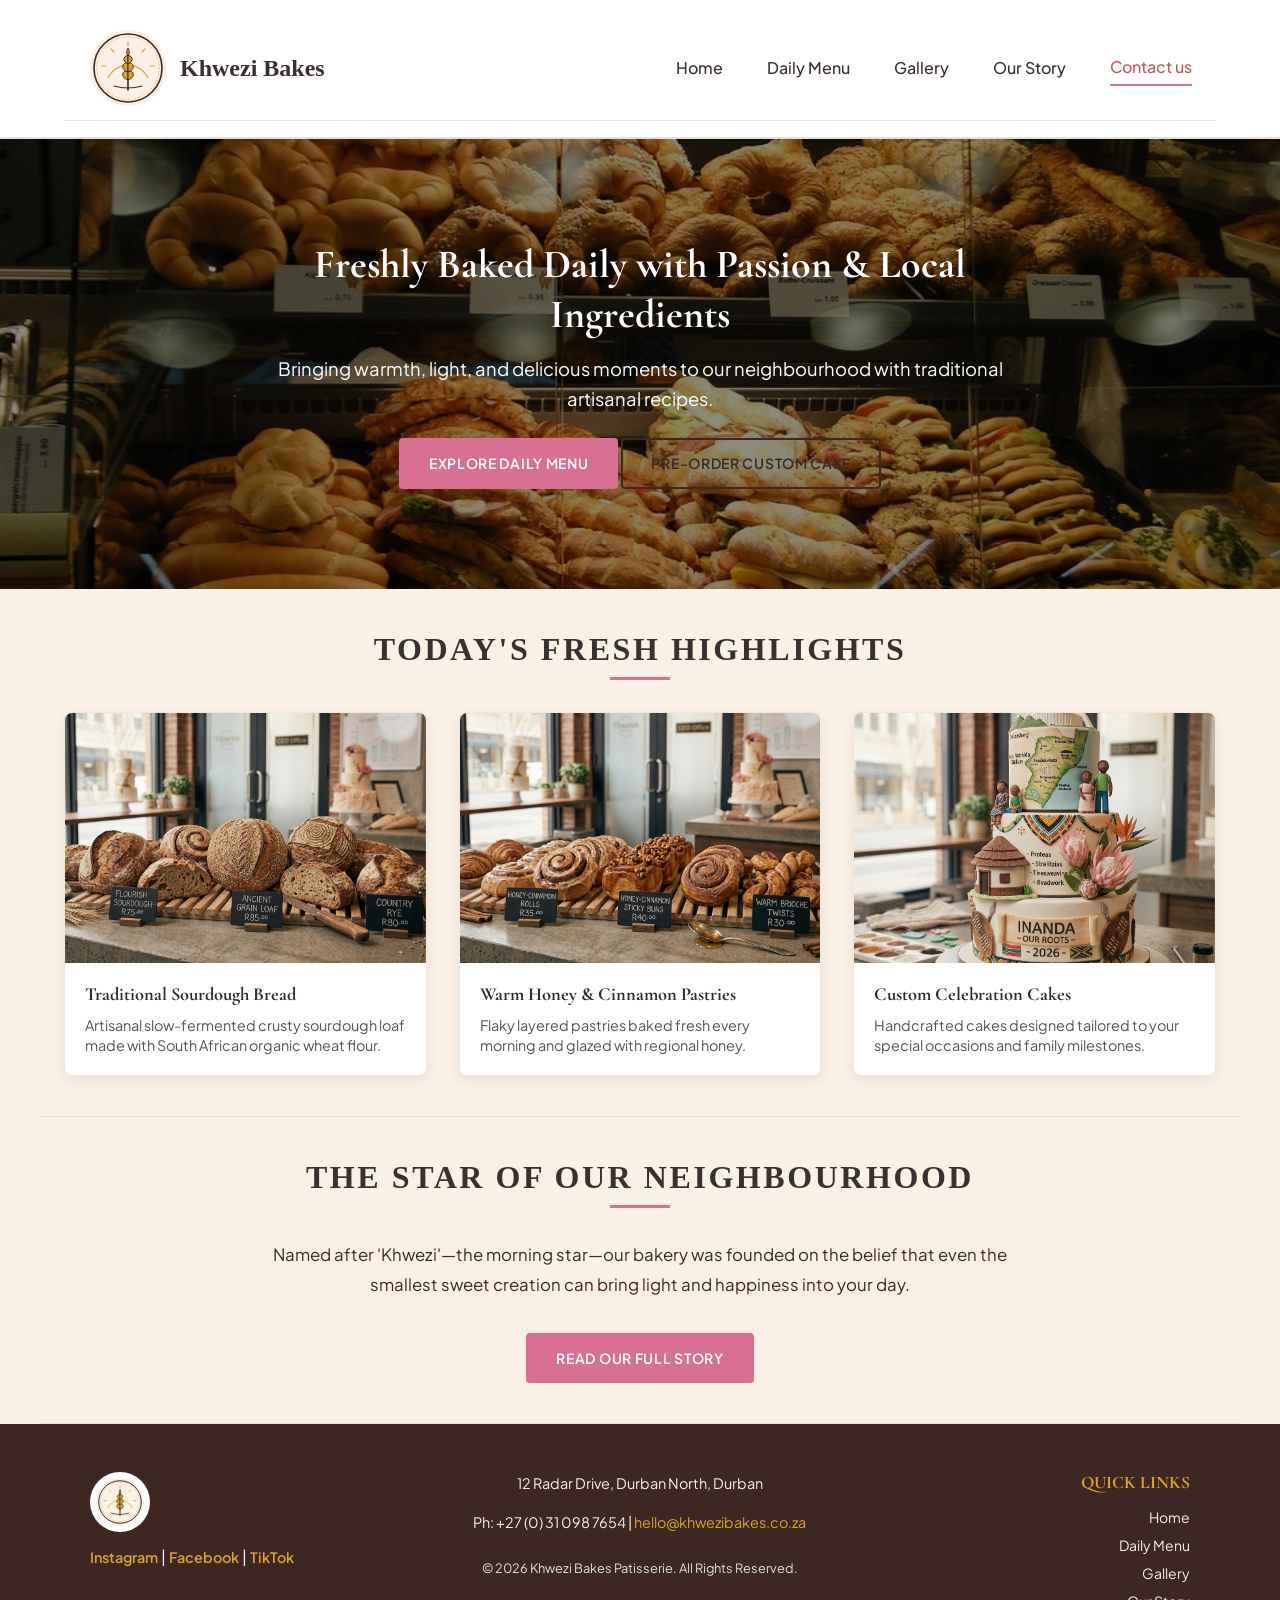
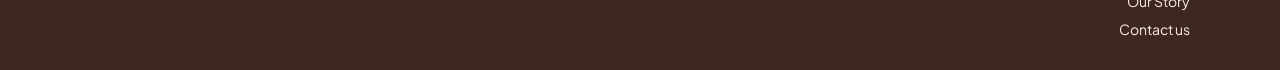
==== index.html @ 2f22a3a4 "import" ====
<!DOCTYPE html>
<html lang="en">

<head>
    <meta charset="UTF-8">
    <meta name="viewport" content="width=device-width, initial-scale=1.0">
    <title>Khwezi Bakes | Artisanal Bakery & Custom Cakes</title>
    <meta name="description"
        content="Khwezi Bakes offers fresh artisanal breads, flaky pastries, and custom celebration cakes in Durban North. Visit our daily menu and order today!">


   


    <!-- Open Graph Tags for Social Media Sharing -->
    <meta property="og:title" content="Khwezi Bakes | Artisanal Bakery">
    <meta property="og:description" content="Bringing warmth, light, and fresh baking to your family table.">
    <meta property="og:image" content="_images/logo.svg">
    <link rel="stylesheet" href="css_assets/styles.css">
</head>

<body>

    <!-- 
  Source Attribution:
  Code adapted from AI Collaborator (Gemini) assistance.
  Reason: Implemented for structuring the hero slideshow carousel and category filter buttons.
  Date Accessed: October 2026.
-->
    <!--Header and navigation tabs for different pages-->
    <header>
    <div id="navigation">
        <div class="nav-container">
            <!-- Logo + Title -->
            <a href="index.html" class="brand-link">
                <img src="_images/logo.svg" alt="Khwezi Bakes Logo" class="nav-logo">
                <h1>Khwezi Bakes</h1>
            </a>
            
            <!-- Mobile Hamburger Toggle Button -->
            <button class="hamburger-toggle" id="hamburgerToggle" aria-label="Toggle Navigation Menu">
                <span class="bar"></span>
                <span class="bar"></span>
                <span class="bar"></span>
            </button>

            <!-- Navigation Links -->
            <nav class="nav-links" id="navLinks">
                <a href="index.html">Home</a>
                <a href="menu.html">Daily Menu</a>
                <a href="gallery.html">Gallery</a>
                <a href="story.html">Our Story</a>
                <a href="contact.html" class="active">Contact us</a>
            </nav>
        </div>
    </div>
</header>

    <main>

        <!-- HERO BANNER WITH SLIDESHOW -->
        <section class="hero-slideshow-container">
            <!-- Background Carousel Images -->
            <div class="hero-slide active" style="background-image: url('_images/hero-menu-slide.jpg');"></div>
            <div class="hero-slide" style="background-image: url('_images/hero-order-slide.jpg');"></div>
            <div class="hero-slide" style="background-image: url('_images/hero-gallery-slide.jpg');"></div>

            <!-- Dark overlay to keep text readable -->
            <div class="hero-overlay"></div>

            <!-- Hero Content (Text & Buttons) -->
            <div class="hero-content">
                <h1>Freshly Baked Daily with Passion & Local Ingredients</h1>
                <p>Bringing warmth, light, and delicious moments to our neighbourhood with traditional artisanal
                    recipes.</p>
                <div class="hero-buttons">
                    <a href="menu.html" class="btn btn-primary">EXPLORE DAILY MENU</a>
                    <a href="contact.html" class="btn btn-secondary">PRE-ORDER CUSTOM CAKE</a>
                </div>
            </div>
        </section>

        <section class="section-container highlights-section">
            <h2 class="section-title">TODAY'S FRESH HIGHLIGHTS</h2>
            <div class="card-grid-3">
                <div class="item-card">
                    <img src="_images/highlight-1.jpg" alt="Traditional Sourdough Bread" class="responsive-img">
                    <div class="card-body">
                        <h3>Traditional Sourdough Bread</h3>
                        <p>Artisanal slow-fermented crusty sourdough loaf made with South African organic wheat flour.
                        </p>
                    </div>
                </div>

                <div class="item-card">
                    <img src="_images/highlight-2.jpg" alt="Warm Honey & Cinnamon Pastries" class="responsive-img">
                    <div class="card-body">
                        <h3>Warm Honey & Cinnamon Pastries</h3>
                        <p>Flaky layered pastries baked fresh every morning and glazed with regional honey.</p>
                    </div>
                </div>

                <div class="item-card">
                    <img src="_images/highlight-3.jpg" alt="Custom Celebration Cakes" class="responsive-img">
                    <div class="card-body">
                        <h3>Custom Celebration Cakes</h3>
                        <p>Handcrafted cakes designed tailored to your special occasions and family milestones.</p>
                    </div>
                </div>
            </div>
        </section>

        <!--Quick story of khwezi bakes and a cta button-->
        <section class="section-container story-teaser-section">
            <h2 class="section-title">THE STAR OF OUR NEIGHBOURHOOD</h2>
            <div class="narrative-content" style="text-align: center; max-width: 800px; margin: 0 auto;">
                <p>Named after 'Khwezi'—the morning star—our bakery was founded on the belief that even the smallest
                    sweet creation can bring light and happiness into your day.</p>
                <div class="cta-wrap">
                    <a href="story.html" class="btn btn-primary">Read Our Full Story</a>
                </div>
            </div>
        </section>
    </main>

    <!-- IMAGE LIGHTBOX MODAL -->
    <div id="imageModal" class="image-modal">
        <span class="close-modal">&times;</span>
        <img class="modal-content" id="modalImg" alt="Enlarged Cake Preview">
    </div>

    <!--website footer containing social media links (fictional), 
contact info, quick links to website pages and branded copyright khwezi bakes text-->
    <footer class="site-footer">
        <div class="footer-container">
            <div class="footer-col footer-left">
                <img src="_images/logo.svg" alt="Khwezi Bakes Logo" class="footer-logo">
                <div class="social-links">
                    <a href="https://www.instagram.com/khwezibakes_sa/" target="_blank"
                        rel="noopener noreferrer">Instagram</a> |
                    <a href="https://www.facebook.com/share/19zCnnTtfj/" target="_blank"
                        rel="noopener noreferrer">Facebook</a> |
                    <a href="https://www.tiktok.com/@khwezi.bakes.pati" target="_blank"
                        rel="noopener noreferrer">TikTok</a>
                </div>
            </div>

            <div class="footer-col footer-center">
                <p class="footer-address">12 Radar Drive, Durban North, Durban</p>
                <p class="footer-contact">Ph: +27 (0) 31 098 7654 | <a
                        href="mailto:hello@khwezibakes.co.za">hello@khwezibakes.co.za</a></p>
                <p class="copyright">&copy; 2026 Khwezi Bakes Patisserie. All Rights Reserved.</p>
            </div>

            <div class="footer-col footer-right">
                <h4>QUICK LINKS</h4>
                <div class="footer-nav">
                    <a href="index.html">Home</a>
                    <a href="menu.html">Daily Menu</a>
                    <a href="gallery.html">Gallery</a>
                    <a href="story.html">Our Story</a>
                    <a href="contact.html">Contact us</a>
                </div>
            </div>
        </div>
    </footer>
    <script src="script.js"></script>
</body>

</html>
---- css_assets/styles.css ----
/* 
  Source Attribution:
  Code adapted from AI Collaborator (Gemini) assistance.
  Reason: Implemented to style active filter buttons and handle smooth fade-and-scale transition animations for menu item filtering.
  Date Accessed: October 2026.
*/

/* Fonts  */
@import url('https://fonts.googleapis.com/css2?family=Cormorant+Garamond:ital,wght@0,400;0,600;0,700;1,400&family=Plus+Jakarta+Sans:wght@400;600;700&display=swap');

/* 1.CSS Variables */
* {
    margin: 0;
    padding: 0;
    box-sizing: border-box;
}

:root {
    --bg-cream: #FAF0E6;
    --text-chocolate: #3E2723;
    --accent-terracotta: #D87093;
    --accent-wheat: #DAA520;
    --border-gray: #E0E0E0;
    --white: #FFFFFF;
    
    --font-heading: 'Cormorant Garamond', serif;
    --font-body: 'Plus Jakarta Sans', sans-serif;
}

body {
    font-family: var(--font-body);
    background-color: var(--bg-cream);
    color: var(--text-chocolate);
    line-height: 1.6;
    font-size: 1rem;
}

/* 2. Typography */
h1, h2, h3, h4 {
    font-family: var(--font-heading);
    color: var(--text-chocolate);
    font-weight: 700;
    line-height: 1.25;
}

h1 {
    font-size: 2.2rem;
}

h2.section-title {
    font-size: 2rem;
    text-align: center;
    text-transform: uppercase;
    letter-spacing: 0.08em;
    margin-bottom: 1.5rem;
    position: relative;
    padding-bottom: 0.5rem;
}

h2.section-title::after {
    content: '';
    display: block;
    width: 60px;
    height: 3px;
    background-color: var(--accent-terracotta);
    margin: 0.5rem auto 0 auto;
}

h3 {
    font-size: 1.4rem;
    margin-bottom: 0.5rem;
}

p {
    margin-bottom: 1rem;
}

/* 3. Responsive images & media */
.responsive-img, img {
    max-width: 100%;
    height: auto;
    display: block;
}

/* 4. Buttons and interactive elements */
.btn {
    display: inline-block;
    padding: 0.75rem 1.75rem;
    font-family: var(--font-body);
    font-weight: 600;
    text-decoration: none;
    text-transform: uppercase;
    font-size: 0.875rem;
    letter-spacing: 0.05em;
    border-radius: 4px;
    transition: all 0.3s ease;
    cursor: pointer;
    border: 2px solid transparent;
}

.btn-primary {
    background-color: var(--accent-terracotta);
    color: var(--white);
}

.btn-primary:hover,
.btn-primary:focus {
    background-color: var(--text-chocolate);
    color: var(--bg-cream);
}

.btn-secondary {
    background-color: transparent;
    border-color: var(--text-chocolate);
    color: var(--text-chocolate);
}

.btn-secondary:hover,
.btn-secondary:focus {
    background-color: var(--text-chocolate);
    color: var(--bg-cream);
}

/* 5. Header and navigation table structure */
header {
    background-color: var(--white);
    border-bottom: 2px solid var(--border-gray);
    padding: 1rem 5%;
    position: sticky;
    top: 0;
    z-index: 100;
}

#navigation table {
    width: 100%;
    border-collapse: collapse;
}

#navigation td {
    vertical-align: middle;
}

td.logo-cell {
    width: 100px;
}

#navigation img {
    max-width: 80px;
    height: auto;
    display: block;
}

nav {
    text-align: right;
}

nav a {
    text-decoration: none;
    color: var(--text-chocolate);
    font-weight: 600;
    margin-left: 1.25rem;
    padding: 0.25rem 0;
    transition: color 0.3s ease;
}

nav a:hover,
nav a:focus {
    color: var(--accent-terracotta);
}

nav a.active {
    color: var(--accent-terracotta);
    border-bottom: 2px solid var(--accent-terracotta);
}

/*6. Layout and containers */
.section-container {
    max-width: 1100px;
    margin: 0 auto;
    padding: 3.5rem 1.5rem;
    border-bottom: 1px solid var(--border-gray);
}

.cta-wrap {
    text-align: center;
    margin-top: 2rem;
}

/*  7. Page title and hero sections*/
.page-title-section {
    background-color: var(--text-chocolate);
    color: var(--white);
    text-align: center;
    padding: 3rem 1.5rem;
}

.page-title-section h2 {
    font-size: 2.5rem;
    color: var(--white);
    text-transform: uppercase;
    letter-spacing: 0.05em;
    margin-bottom: 0.5rem;
}

.page-title-section p {
    font-size: 1.1rem;
    color: var(--bg-cream);
    margin-bottom: 0;
}

.hero-section {
    background: linear-gradient(rgba(62, 39, 35, 0.65), rgba(62, 39, 35, 0.65)), url('../_images/hero-bg.jpg') center/cover no-repeat;
    color: var(--white);
    text-align: center;
    padding: 5rem 1.5rem;
}

.hero-section h2 {
    font-size: 3rem;
    color: var(--white);
    margin-bottom: 1rem;
}

.hero-section p {
    font-size: 1.25rem;
    max-width: 700px;
    margin: 0 auto 2rem auto;
    color: var(--bg-cream);
}

/* 8. Menu / category filters */
.filter-section {
    padding: 2rem 1.5rem;
}

.filter-group {
    display: flex;
    justify-content: center;
    flex-wrap: wrap;
    gap: 0.75rem;
}

.filter-btn {
    background-color: var(--white);
    border: 1px solid var(--text-chocolate);
    color: var(--text-chocolate);
    padding: 0.6rem 1.25rem;
    font-family: var(--font-body);
    font-size: 0.9rem;
    font-weight: 600;
    border-radius: 20px;
    cursor: pointer;
    transition: all 0.3s ease;
}

.filter-btn:hover,
.filter-btn.active {
    background-color: var(--text-chocolate);
    color: var(--white);
}

/* 9. SPECIAL OF THE DAY / FEATURED BANNERS */
.special-card {
    background-color: var(--white);
    border: 1px solid var(--border-gray);
    border-radius: 6px;
    display: flex;
    gap: 2rem;
    padding: 2rem;
    align-items: center;
    box-shadow: 0 4px 12px rgba(62, 39, 35, 0.05);
}

.special-image-wrap {
    flex: 1;
    max-width: 400px;
}

.special-image-wrap img {
    border-radius: 4px;
    width: 100%;
    height: 260px;
    object-fit: cover;
}

.special-details {
    flex: 1.2;
}

.price-tag {
    font-size: 1.25rem;
    font-weight: 700;
    color: var(--accent-terracotta);
    margin: 0.75rem 0 1.25rem 0;
}

/* 10. CARDS & GRID LAYOUTS (Products, Gallery, Team, Principles) */
.card-grid-3 {
    display: grid;
    grid-template-columns: repeat(3, 1fr);
    gap: 2rem;
    margin-top: 1.5rem;
}

.item-card {
    background-color: var(--white);
    border: 1px solid var(--border-gray);
    border-radius: 6px;
    overflow: hidden;
    box-shadow: 0 4px 12px rgba(62, 39, 35, 0.05);
    display: flex;
    flex-direction: column;
}

.item-card img {
    width: 100%;
    height: 220px;
    object-fit: cover;
}

.card-body {
    padding: 1.5rem;
    display: flex;
    flex-direction: column;
    flex-grow: 1;
    justify-content: space-between;
}

.narrative-content p {
    font-size: 1.05rem;
    line-height: 1.8;
}

.value-card {
    background-color: var(--white);
    border: 1px solid var(--border-gray);
    border-radius: 6px;
    padding: 1.75rem;
    box-shadow: 0 4px 12px rgba(62, 39, 35, 0.05);
    text-align: center;
}

.value-card h3 {
    color: var(--accent-terracotta);
    margin-bottom: 0.75rem;
}

.role-title {
    font-weight: 700;
    color: var(--accent-terracotta);
    font-size: 0.9rem;
    text-transform: uppercase;
    letter-spacing: 0.05em;
    margin-bottom: 0.75rem;
}

/* 11. FORMS & ESTIMATOR STYLES */
.estimator-card {
    background-color: var(--white);
    border: 1px solid var(--border-gray);
    border-radius: 6px;
    padding: 2.5rem;
    max-width: 750px;
    margin: 0 auto;
    box-shadow: 0 4px 12px rgba(62, 39, 35, 0.05);
}

.form-row {
    display: flex;
    gap: 1.5rem;
}

.form-row .form-group {
    flex: 1;
}

.form-group {
    margin-bottom: 1.5rem;
}

.form-group label {
    display: block;
    font-weight: 600;
    margin-bottom: 0.5rem;
    color: var(--text-chocolate);
}

.form-control {
    width: 100%;
    padding: 0.75rem 1rem;
    font-family: var(--font-body);
    font-size: 1rem;
    color: var(--text-chocolate);
    background-color: var(--bg-cream);
    border: 1px solid var(--border-gray);
    border-radius: 4px;
    outline: none;
    transition: border-color 0.3s ease;
}

.form-control:focus {
    border-color: var(--accent-terracotta);
}

textarea.form-control {
    resize: vertical;
    min-height: 120px;
}

.estimate-result {
    text-align: center;
    background-color: var(--bg-cream);
    padding: 1.25rem;
    border-radius: 4px;
    margin-top: 2rem;
    border: 1px dashed var(--accent-terracotta);
}

.estimate-result p {
    margin-bottom: 0;
    font-size: 1.1rem;
}

.estimate-price {
    font-size: 1.5rem;
    font-weight: 700;
    color: var(--accent-terracotta);
}

/*12. CONTACT INFO & MAP SECTION */
.contact-grid {
    display: grid;
    grid-template-columns: 1fr 1fr;
    gap: 2rem;
}

.info-card, .map-card {
    background-color: var(--white);
    border: 1px solid var(--border-gray);
    border-radius: 6px;
    padding: 2rem;
    box-shadow: 0 4px 12px rgba(62, 39, 35, 0.05);
}

.info-block {
    margin-bottom: 1.75rem;
}

.info-block:last-child {
    margin-bottom: 0;
}

.info-block h3, .map-card h3 {
    color: var(--accent-terracotta);
    margin-bottom: 0.75rem;
    border-bottom: 1px solid var(--border-gray);
    padding-bottom: 0.5rem;
}

.info-block a {
    color: var(--text-chocolate);
    text-decoration: none;
    font-weight: 600;
}

.info-block a:hover {
    color: var(--accent-terracotta);
}

.map-wrapper {
    border-radius: 4px;
    overflow: hidden;
    margin-top: 0.5rem;
}

/* 13. SITE FOOTER */
.site-footer {
    background-color: var(--text-chocolate);
    color: var(--bg-cream);
    padding: 3rem 5% 1.5rem 5%;
}

.footer-container {
    max-width: 1100px;
    margin: 0 auto;
    display: flex;
    justify-content: space-between;
    align-items: flex-start;
    gap: 2rem;
}

.footer-col {
    flex: 1;
}

.footer-logo {
    width: 60px;
    height: 60px;
    object-fit: contain;
    margin-bottom: 0.75rem;
    background-color: var(--white);
    padding: 5px;
    border-radius: 50%;
}

.social-links a {
    color: var(--accent-wheat);
    text-decoration: none;
    font-size: 0.9rem;
    font-weight: 600;
}

.social-links a:hover {
    color: var(--accent-terracotta);
}

.footer-center {
    text-align: center;
    font-size: 0.9rem;
}

.footer-center a {
    color: var(--accent-wheat);
    text-decoration: none;
}

.copyright {
    margin-top: 1.5rem;
    font-size: 0.8rem;
    color: var(--border-gray);
}

.footer-right {
    text-align: right;
}

.footer-right h4 {
    color: var(--accent-wheat);
    font-size: 1.1rem;
    margin-bottom: 0.75rem;
}

.footer-nav a {
    display: block;
    color: var(--bg-cream);
    text-decoration: none;
    font-size: 0.875rem;
    margin-bottom: 0.35rem;
}

.footer-nav a:hover {
    color: var(--accent-terracotta);
}

/* 14. RESPONSIVE BREAKPOINTS */
@media screen and (max-width: 900px) {
    .card-grid-3 {
        grid-template-columns: repeat(2, 1fr);
    }

    .contact-grid {
        grid-template-columns: 1fr;
    }

    .special-card {
        flex-direction: column;
        text-align: center;
    }

    .special-image-wrap {
        max-width: 100%;
        width: 100%;
    }

    .footer-container {
        flex-direction: column;
        text-align: center;
        gap: 2rem;
    }

    .footer-right {
        text-align: center;
    }
}

@media screen and (max-width: 768px) {
    #navigation table, 
    #navigation tr, 
    #navigation td {
        display: block;
        width: 100%;
        text-align: center;
    }

    #navigation img {
        margin: 0 auto;
    }

    nav {
        text-align: center;
        margin-top: 15px;
    }

    nav a {
        display: inline-block;
        margin: 5px;
    }

    .card-grid-3 {
        grid-template-columns: 1fr;
    }

    .form-row {
        flex-direction: column;
        gap: 0;
    }

    .estimator-card {
        padding: 1.5rem;
    }

    .hero-section h2 {
        font-size: 2.2rem;
    }
}

/* 
   MENU FILTERING STYLES & ANIMATIONS
   */

/* Active & Hover States for Filter Buttons */
.filter-btn {
    background-color: #f8f9fa;
    border: 2px solid #d3a15c;
    color: #333;
    border-radius: 20px;
    font-weight: 600;
    transition: all 0.3s ease;
}

.filter-btn:hover,
.filter-btn.active {
    background-color: #d3a15c;
    color: #ffffff;
    box-shadow: 0 4px 8px rgba(0, 0, 0, 0.1);
}

/* Card Animation Base */
.item-card {
    transition: opacity 0.4s ease, transform 0.4s ease;
    opacity: 1;
    transform: scale(1);
}

/* Hidden Card Animation State */
.item-card.is-hidden {
    opacity: 0;
    transform: scale(0.92);
    display: none !important;
}

/*HERO SLIDESHOW STYLES */
.hero-slideshow-container {
    position: relative;
    height: 450px;
    width: 100%;
    overflow: hidden;
    display: flex;
    align-items: center;
    justify-content: center;
    text-align: center;
    color: #ffffff;
}

/* Individual Slide Backgrounds */
.hero-slide {
    position: absolute;
    top: 0;
    left: 0;
    width: 100%;
    height: 100%;
    background-size: cover;
    background-position: center;
    opacity: 0;
    transition: opacity 1.2s ease-in-out;
    z-index: 1;
}

/* Active slide becomes visible */
.hero-slide.active {
    opacity: 1;
}

/* Dark overlay so white text stands out clearly against photos */
.hero-overlay {
    position: absolute;
    top: 0;
    left: 0;
    width: 100%;
    height: 100%;
    background-color: rgba(0, 0, 0, 0.45);
    z-index: 2;
}

/* Ensure text sits above background images and overlay */
.hero-content {
    position: relative;
    z-index: 3;
    max-width: 800px;
    padding: 0 20px;
}

.hero-content h1 {
    font-size: 2.5rem;
    margin-bottom: 15px;
    color: #ffffff;
}

.hero-content p {
    font-size: 1.15rem;
    margin-bottom: 25px;
}

/*CUSTOM CAKE PRICE ESTIMATOR STYLES */
.price-estimator-section {
    max-width: 650px;
    margin: 40px auto;
    padding: 30px;
    background-color: #ffffff;
    border-radius: 8px;
    box-shadow: 0 4px 15px rgba(0, 0, 0, 0.08);
}

.estimator-form {
    display: flex;
    flex-direction: column;
    gap: 15px;
    margin-top: 20px;
}

.estimator-form label {
    font-weight: 600;
    color: #333333;
    font-size: 0.95rem;
    margin-bottom: -5px;
}

.estimator-form select {
    width: 100%;
    padding: 12px 15px;
    border: 1.5px solid #d3a15c;
    border-radius: 6px;
    background-color: #fdfdfd;
    font-size: 1rem;
    color: #444444;
    outline: none;
    transition: border-color 0.3s ease, box-shadow 0.3s ease;
}

.estimator-form select:focus {
    border-color: #b8833e;
    box-shadow: 0 0 6px rgba(211, 161, 92, 0.4);
}

.estimator-result {
    margin-top: 25px;
    padding: 20px;
    background-color: #fdf8f2;
    border: 2px dashed #d3a15c;
    border-radius: 8px;
    text-align: center;
}

.estimator-result h3 {
    margin: 0 0 8px 0;
    color: #2c2c2c;
    font-size: 1.3rem;
}

.estimator-result #estimatedPrice {
    color: #d3a15c;
    font-size: 1.6rem;
    font-weight: 700;
}

/*  Khwezi Bakes - Responsive Contact Page Styles */

/* Main Container & Layout Setup */
.contact-container,
.contact-section {
    width: 100%;
    max-width: 1200px;
    margin: 0 auto;
    padding: 2rem 5%;
    box-sizing: border-box;
}

/* Flex / Grid wrapper for Form + Info Columns */
.contact-wrapper,
.contact-grid {
    display: flex;
    flex-wrap: wrap;
    gap: 2.5rem;
    width: 100%;
}

.contact-info,
.contact-form-container {
    flex: 1 1 450px; /* Expands on desktop, shrinks on smaller screens */
    min-width: 0;   /* Prevents overflow from long text/links */
}

/* Form Elements Responsiveness */
.contact-form {
    width: 100%;
    display: flex;
    flex-direction: column;
    gap: 1.25rem;
}

.form-group {
    width: 100%;
    display: flex;
    flex-direction: column;
}

.contact-form input,
.contact-form select,
.contact-form textarea {
    width: 100%;
    max-width: 100%;
    padding: 0.85rem 1rem;
    box-sizing: border-box; /* Ensures padding doesn't cause overflow */
    font-size: 1rem;
    border: 1px solid #ddd;
    border-radius: 6px;
}

/* Embedded Google Map Responsiveness */
.map-container,
.map-container iframe {
    width: 100% !important;
    max-width: 100%;
    height: 300px;
    border: 0;
    border-radius: 8px;
}

/* Mobile Breakpoint Adjustments (Phones < 768px) */
@media screen and (max-width: 768px) {
    .contact-container,
    .contact-section {
        padding: 1.5rem 1rem;
    }

    .contact-wrapper,
    .contact-grid {
        flex-direction: column; /* Stacks contact details and form vertically */
        gap: 2rem;
    }

    .contact-info,
    .contact-form-container {
        flex: 1 1 100%;
        width: 100%;
    }

    .section-title {
        font-size: 1.6rem;
    }

    .btn-submit,
    .contact-form button[type="submit"] {
        width: 100%; /* Full-width button on mobile touchscreens */
        padding: 0.9rem;
    }
}

/* Container image overflow wrapper */
.item-card {
    overflow: hidden; /* Keeps the enlarged image inside the rounded card corners */
}

/* Base image transition */
.item-card img.responsive-img {
    transition: transform 0.4s ease-in-out, filter 0.4s ease-in-out;
    will-change: transform;
}

/* Image Pop-Up / Zoom on Hover */
.item-card:hover img.responsive-img {
    transform: scale(1.08); /* Scales up the image inside the card */
    filter: brightness(1.03); /* Slightly enhances brightness on hover */
}

/* ==========================================
   Khwezi Bakes - Gallery & Estimator Styling
   ========================================== */

.section-container {
    width: 100%;
    max-width: 1200px;
    margin: 0 auto;
    padding: 2.5rem 1.5rem;
    box-sizing: border-box;
}

.section-title {
    text-align: center;
    font-family: serif;
    letter-spacing: 2px;
    color: #3b2f2f;
    margin-bottom: 2rem;
    font-size: 2rem;
}

/* 3-Column CSS Grid with Auto-fit Reflow */
.card-grid-3 {
    display: grid;
    grid-template-columns: repeat(auto-fit, minmax(300px, 1fr));
    gap: 2rem;
    width: 100%;
}

/* Individual Card Styling */
.item-card {
    background-color: #ffffff;
    border-radius: 8px;
    overflow: hidden;
    box-shadow: 0 4px 12px rgba(59, 47, 47, 0.08);
    display: flex;
    flex-direction: column;
    border: 1px solid rgba(211, 161, 92, 0.25);
    transition: transform 0.3s ease, box-shadow 0.3s ease;
}

/* Hover Zoom Effect on Images */
.item-card img.responsive-img {
    width: 100%;
    height: 250px;
    object-fit: cover;
    display: block;
    cursor: pointer;
    transition: transform 0.4s ease, filter 0.4s ease;
}

.item-card:hover img.responsive-img {
    transform: scale(1.06);
    filter: brightness(1.02);
}

.item-card:hover {
    transform: translateY(-5px);
    box-shadow: 0 8px 20px rgba(59, 47, 47, 0.15);
}

/* Card Content Flexbox */
.card-body {
    padding: 1.25rem;
    display: flex;
    flex-direction: column;
    flex-grow: 1;
    gap: 0.5rem;
}

.card-body h3 {
    font-size: 1.15rem;
    color: #2c2c2c;
    margin: 0;
    font-weight: 700;
    line-height: 1.3;
}

.card-body p {
    font-size: 0.9rem;
    color: #555555;
    line-height: 1.4;
    margin: 0;
}

.card-body .price-tag {
    font-size: 0.95rem;
    font-weight: 600;
    color: #b85d5d;
    margin-top: auto;
    padding-top: 0.75rem;
    border-top: 1px solid #f2f2f2;
}

/* Fullscreen Pop-Up Lightbox Modal */
.image-modal {
    display: none;
    position: fixed;
    z-index: 2000;
    top: 0;
    left: 0;
    width: 100%;
    height: 100%;
    background-color: rgba(0, 0, 0, 0.85);
    justify-content: center;
    align-items: center;
}

.modal-content {
    max-width: 90%;
    max-height: 85vh;
    border-radius: 8px;
    box-shadow: 0 5px 25px rgba(0, 0, 0, 0.5);
    animation: zoomIn 0.3s ease;
}

.close-modal {
    position: absolute;
    top: 20px;
    right: 35px;
    color: #ffffff;
    font-size: 40px;
    font-weight: bold;
    cursor: pointer;
}

@keyframes zoomIn {
    from { transform: scale(0.7); opacity: 0; }
    to { transform: scale(1); opacity: 1; }
}

/* Responsive Breakpoint for Mobile Screens */
@media screen and (max-width: 768px) {
    .card-grid-3 {
        grid-template-columns: 1fr;
    }
}

/* ==========================================
   Khwezi Bakes - Navigation & Hamburger Menu
   ========================================== */

#navigation {
    background-color: #ffffff;
    border-bottom: 1px solid rgba(211, 161, 92, 0.3);
    padding: 1rem 5%;
    position: relative;
    z-index: 1000;
}

.nav-container {
    display: flex;
    justify-content: space-between;
    align-items: center;
    max-width: 1200px;
    margin: 0 auto;
}

.brand-link {
    display: flex;
    align-items: center;
    gap: 1rem;
    text-decoration: none;
}

.nav-logo {
    height: 45px;
    width: auto;
}

.brand-link h1 {
    font-family: serif;
    font-size: 1.6rem;
    color: #3b2f2f;
    margin: 0;
}

/* Desktop Navigation Links */
.nav-links {
    display: flex;
    gap: 1.5rem;
    align-items: center;
}

.nav-links a {
    text-decoration: none;
    color: #3b2f2f;
    font-weight: 500;
    font-size: 1rem;
    transition: color 0.2s ease;
}

.nav-links a:hover,
.nav-links a.active {
    color: #b85d5d;
}

/* Hamburger Button Hidden on Desktop */
.hamburger-toggle {
    display: none;
    flex-direction: column;
    justify-content: space-between;
    width: 30px;
    height: 21px;
    background: transparent;
    border: none;
    cursor: pointer;
    padding: 0;
    z-index: 1100;
}

.hamburger-toggle .bar {
    height: 3px;
    width: 100%;
    background-color: #3b2f2f;
    border-radius: 2px;
    transition: all 0.3s ease-in-out;
}

/* Mobile Viewport Styles (< 768px) */
@media screen and (max-width: 768px) {
    .hamburger-toggle {
        display: flex;
    }

    .nav-links {
        position: absolute;
        top: 100%;
        left: 0;
        width: 100%;
        background-color: #ffffff;
        flex-direction: column;
        align-items: center;
        gap: 0;
        max-height: 0;
        overflow: hidden;
        transition: max-height 0.4s ease-in-out, box-shadow 0.3s ease;
        box-shadow: 0 10px 15px rgba(0, 0, 0, 0.05);
    }

    .nav-links a {
        width: 100%;
        text-align: center;
        padding: 1rem 0;
        border-top: 1px solid #f8f8f8;
    }

    /* Active Dropdown State */
    .nav-links.active {
        max-height: 350px;
    }

    /* Animated 'X' Icon Transformation */
    .hamburger-toggle.active .bar:nth-child(1) {
        transform: translateY(9px) rotate(45deg);
    }

    .hamburger-toggle.active .bar:nth-child(2) {
        opacity: 0;
    }

    .hamburger-toggle.active .bar:nth-child(3) {
        transform: translateY(-9px) rotate(-45deg);
    }
}

/* Mobile Viewport Styles (< 768px) */
@media screen and (max-width: 768px) {
    .hamburger-toggle {
        display: flex;
    }

    /* Completely hide menu by default on mobile */
    .nav-links {
        display: none; 
        position: absolute;
        top: 100%;
        left: 0;
        width: 100%;
        background-color: #ffffff;
        flex-direction: column;
        align-items: center;
        box-shadow: 0 10px 15px rgba(0, 0, 0, 0.08);
        z-index: 1000;
    }

    /* Show menu when the JavaScript toggles the .active class */
    .nav-links.active {
        display: flex;
    }

    .nav-links a {
        width: 100%;
        text-align: center;
        padding: 1rem 0;
        border-top: 1px solid #f8f8f8;
    }

    /* Animated 'X' Icon Transformation */
    .hamburger-toggle.active .bar:nth-child(1) {
        transform: translateY(9px) rotate(45deg);
    }

    .hamburger-toggle.active .bar:nth-child(2) {
        opacity: 0;
    }

    .hamburger-toggle.active .bar:nth-child(3) {
        transform: translateY(-9px) rotate(-45deg);
    }
}

/* ==========================================
   MOBILE RESPONSIVENESS OVERRIDES (< 768px)
   ========================================== */

@media screen and (max-width: 768px) {
    /* 1. Force Hamburger Menu to Hide by Default */
    .nav-links {
        display: none !important;
        position: absolute;
        top: 100%;
        left: 0;
        width: 100%;
        background-color: #ffffff;
        flex-direction: column;
        align-items: center;
        box-shadow: 0 10px 20px rgba(0, 0, 0, 0.1);
        z-index: 1000;
        padding: 0;
        margin: 0;
    }

    /* Show links when active class is added by JavaScript */
    .nav-links.active {
        display: flex !important;
    }

    .nav-links a {
        width: 100%;
        text-align: center;
        padding: 1rem 0;
        border-top: 1px solid #f2f2f2;
    }

    /* Ensure hamburger toggle is visible */
    .hamburger-toggle {
        display: flex !important;
    }

    /* 2. Fix Contact Page & Map Overflow on Mobile */
    .contact-container,
    .contact-section,
    .section-container {
        width: 100% !important;
        max-width: 100% !important;
        padding-left: 10px !important;
        padding-right: 10px !important;
        box-sizing: border-box !important;
        overflow-x: hidden;
    }

    /* Prevent long text or address strings from breaking layout */
    .contact-info p, 
    .contact-info td, 
    .contact-info div {
        word-break: break-word;
        font-size: 0.95rem;
    }

    /* Make Google Maps iframe fully responsive and fit mobile screens */
    iframe, 
    .map-container iframe {
        width: 100% !important;
        max-width: 100% !important;
        height: 280px !important;
        border: none;
    }
}

/* ==========================================
   FINAL MOBILE HEADER FIX
   ========================================== */

@media screen and (max-width: 768px) {
    /* Ensure header container is relative for absolute menu positioning */
    #navigation {
        position: relative;
    }

    .nav-container {
        display: flex;
        justify-content: space-between;
        align-items: center;
        width: 100%;
    }

    /* Hide the navigation links completely by default */
    .nav-links {
        display: none !important;
        position: absolute;
        top: 100%;
        left: 0;
        width: 100%;
        background-color: #ffffff;
        flex-direction: column;
        align-items: center;
        box-shadow: 0 10px 20px rgba(0, 0, 0, 0.1);
        z-index: 1000;
        margin: 0;
        padding: 0;
    }

    /* Show the links only when JavaScript adds the .active class */
    .nav-links.active {
        display: flex !important;
    }

    .nav-links a {
        width: 100%;
        text-align: center;
        padding: 1rem 0;
        border-top: 1px solid #f2f2f2;
    }

    .hamburger-toggle {
        display: flex !important;
    }
}

/* ==========================================
   Header & Mobile Navigation Layout
   ========================================== */

#navigation {
    background-color: #ffffff;
    border-bottom: 1px solid rgba(211, 161, 92, 0.3);
    padding: 0.75rem 1.5rem;
    position: relative;
    z-index: 1000;
}

.nav-container {
    display: flex;
    justify-content: space-between;
    align-items: center;
    max-width: 1200px;
    margin: 0 auto;
}

.brand-link {
    display: flex;
    align-items: center;
    gap: 0.75rem;
    text-decoration: none;
}

.nav-logo {
    height: 40px;
    width: auto;
}

.brand-link h1 {
    font-family: serif;
    font-size: 1.5rem;
    color: #3b2f2f;
    margin: 0;
}

.nav-links {
    display: flex;
    gap: 1.5rem;
    align-items: center;
}

.nav-links a {
    text-decoration: none;
    color: #3b2f2f;
    font-weight: 500;
}

.nav-links a.active {
    color: #b85d5d;
}

.hamburger-toggle {
    display: none;
    flex-direction: column;
    justify-content: space-between;
    width: 28px;
    height: 20px;
    background: transparent;
    border: none;
    cursor: pointer;
    padding: 0;
}

.hamburger-toggle .bar {
    height: 3px;
    width: 100%;
    background-color: #3b2f2f;
    border-radius: 2px;
}

/* Mobile Screens Screen Adjustments */
@media screen and (max-width: 768px) {
    .hamburger-toggle {
        display: flex !important;
    }

    .nav-links {
        display: none !important;
        position: absolute;
        top: 100%;
        left: 0;
        width: 100%;
        background-color: #ffffff;
        flex-direction: column;
        align-items: center;
        box-shadow: 0 8px 15px rgba(0, 0, 0, 0.1);
        padding: 0;
        margin: 0;
    }

    .nav-links.active {
        display: flex !important;
    }

    .nav-links a {
        width: 100%;
        text-align: center;
        padding: 0.85rem 0;
        border-top: 1px solid #f2f2f2;
    }
}
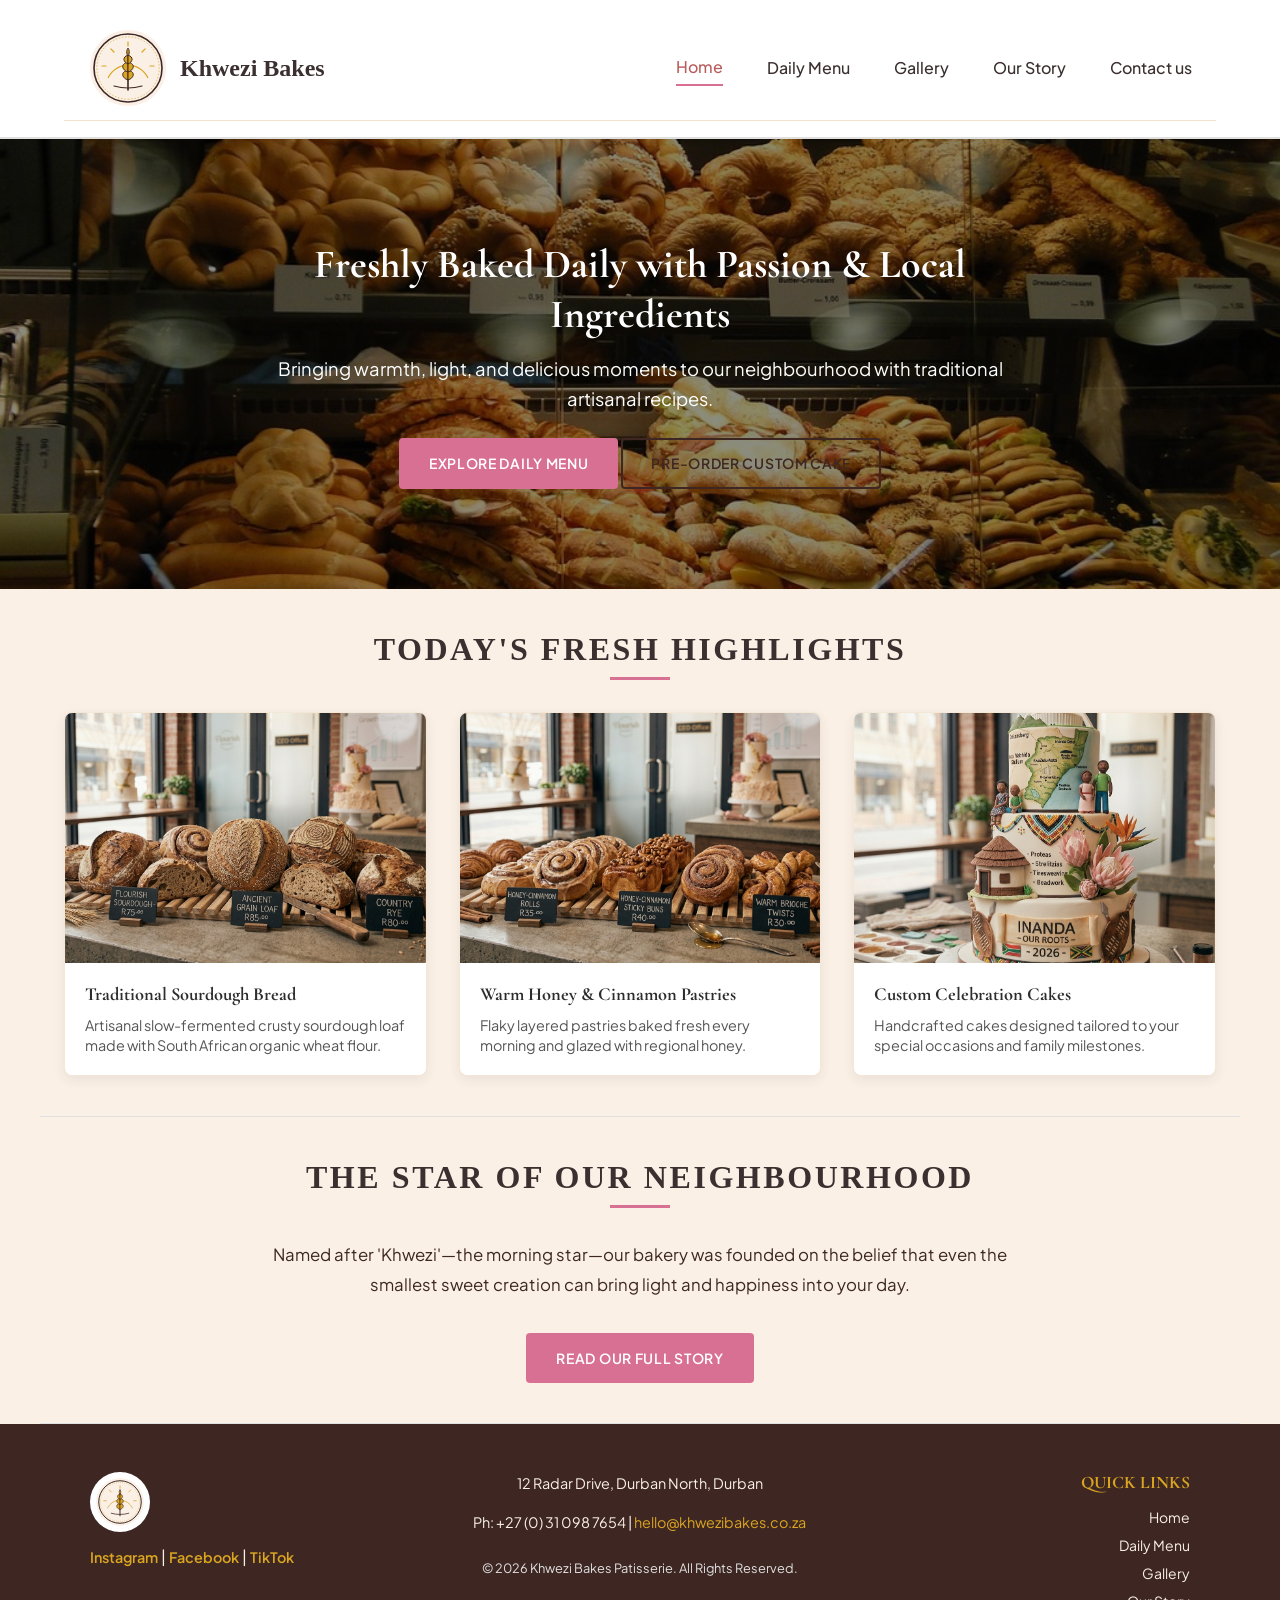
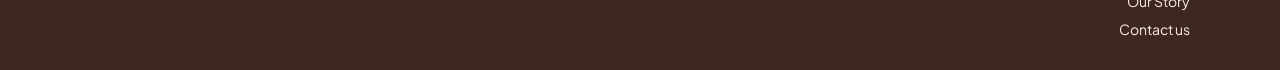
==== commit 0aad6fae: "Update active class for navigation links" ====
--- a/index.html
+++ b/index.html
@@ -46,11 +46,11 @@
 
             <!-- Navigation Links -->
             <nav class="nav-links" id="navLinks">
-                <a href="index.html">Home</a>
+                <a href="index.html" class="active">Home</a>
                 <a href="menu.html">Daily Menu</a>
                 <a href="gallery.html">Gallery</a>
                 <a href="story.html">Our Story</a>
-                <a href="contact.html" class="active">Contact us</a>
+                <a href="contact.html">Contact us</a>
             </nav>
         </div>
     </div>
@@ -167,4 +167,4 @@
     <script src="script.js"></script>
 </body>
 
-</html>+</html>
